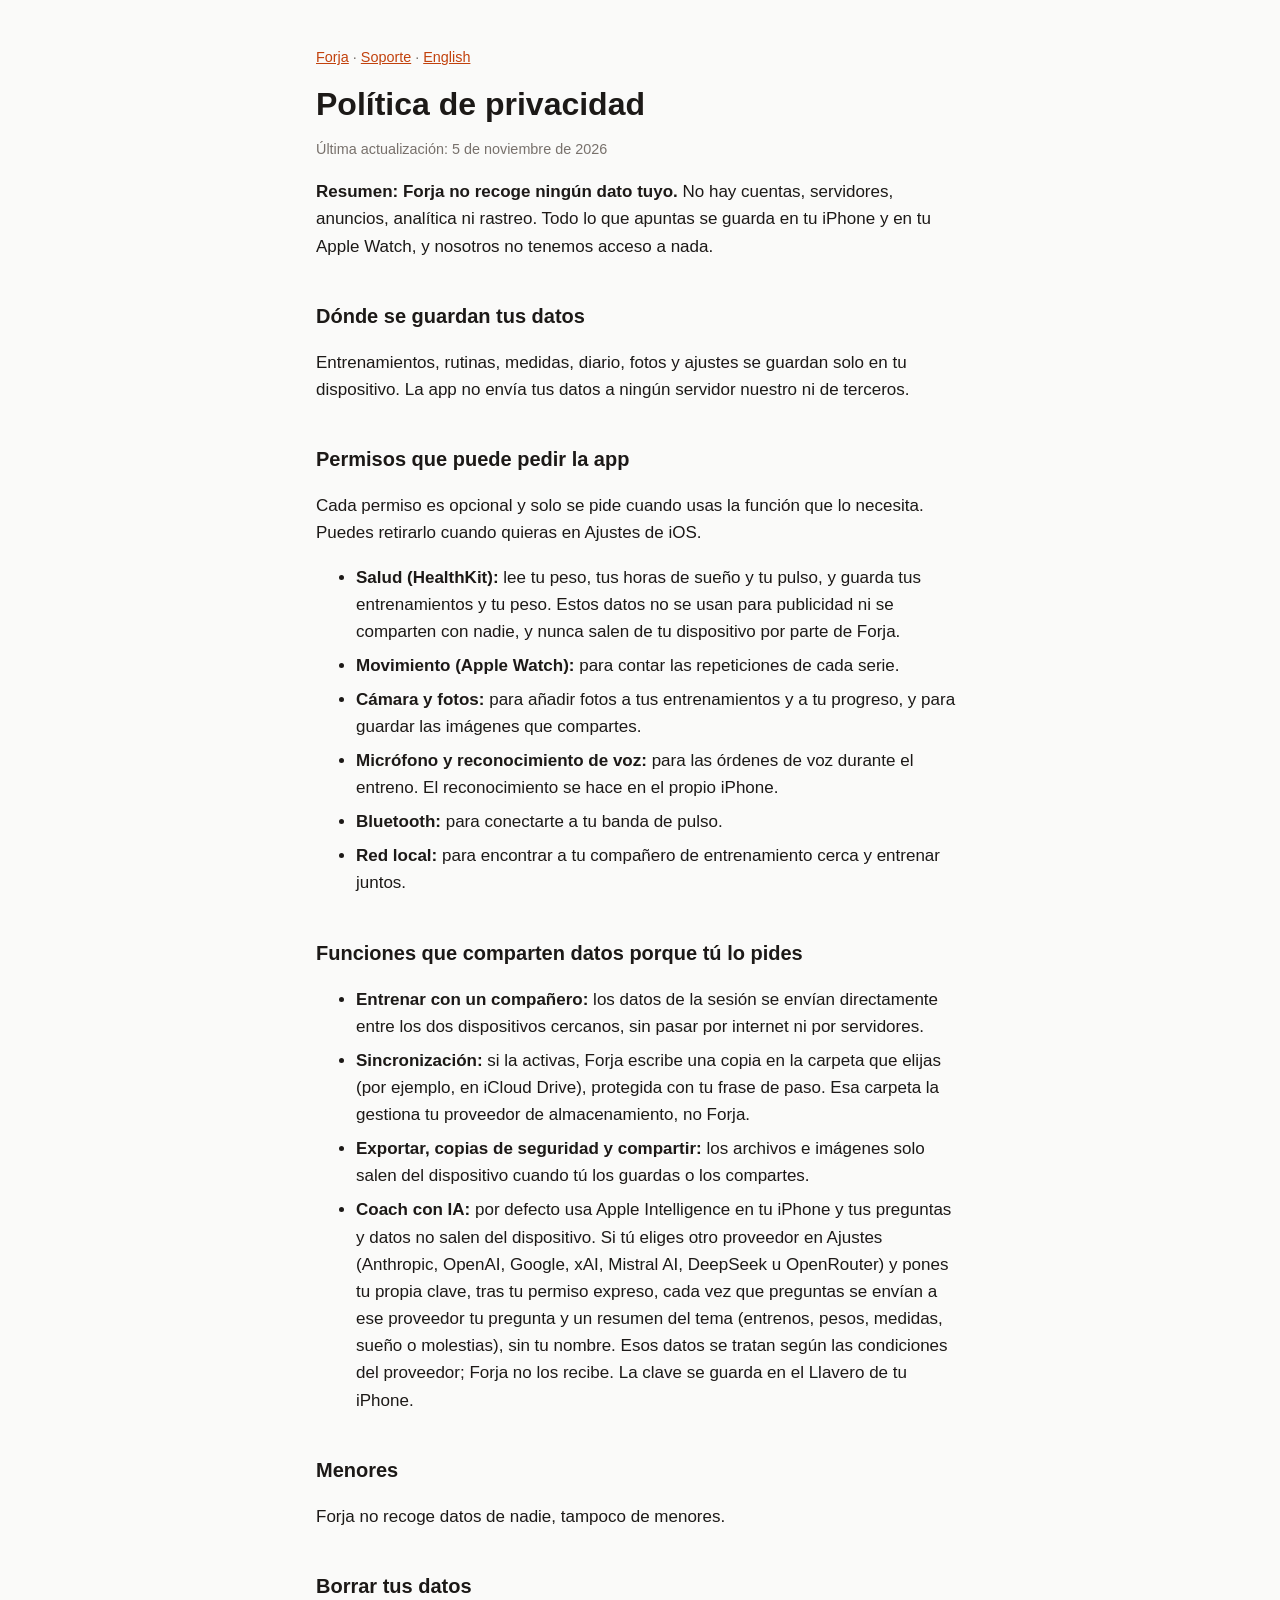
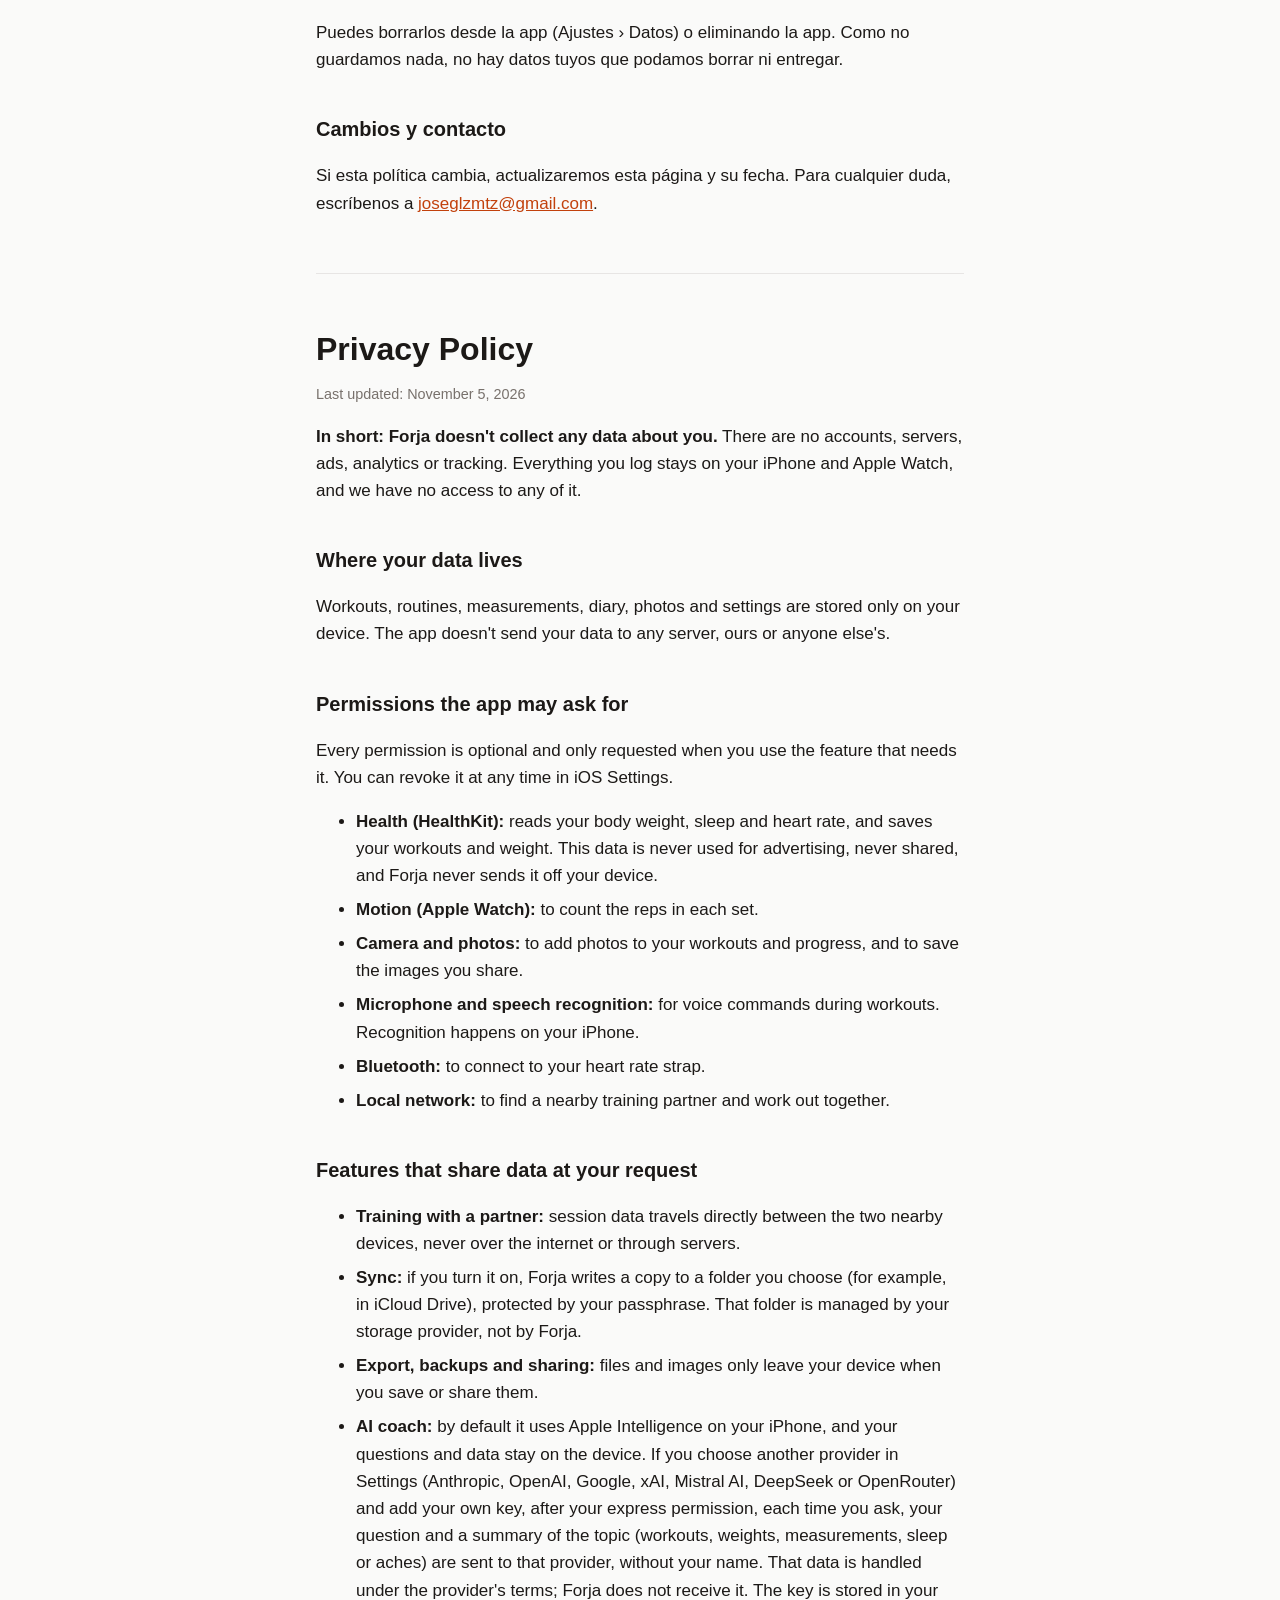
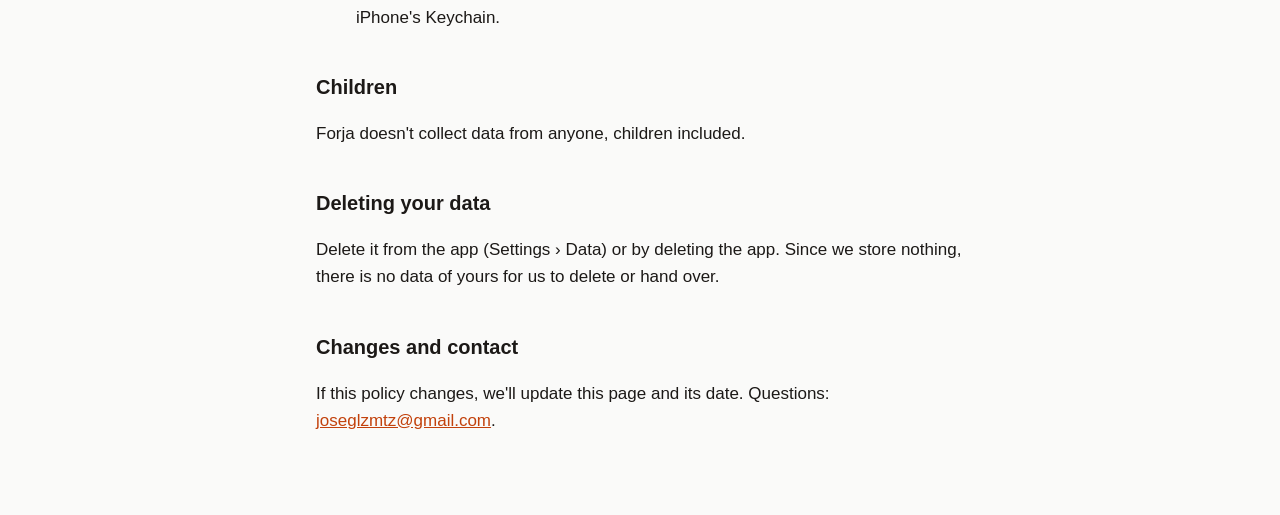
==== privacidad.html @ b877081c "Web de Forja: soporte y privacidad Co-Authored-By: Claude Opus 5.5 <noreply@anthropic.com>" ====
<!doctype html>
<html lang="es">
<head>
<meta charset="utf-8">
<meta name="viewport" content="width=device-width, initial-scale=1">
<title>Forja · Privacidad</title>
<link rel="stylesheet" href="estilo.css">
</head>
<body>
<main>
<p class="nav"><a href="index.html">Forja</a> · <a href="soporte.html">Soporte</a> · <a href="#en">English</a></p>

<h1>Política de privacidad</h1>
<p class="meta">Última actualización: 5 de noviembre de 2026</p>

<p><strong>Resumen: Forja no recoge ningún dato tuyo.</strong> No hay cuentas, servidores, anuncios, analítica ni rastreo. Todo lo que apuntas se guarda en tu iPhone y en tu Apple Watch, y nosotros no tenemos acceso a nada.</p>

<h2>Dónde se guardan tus datos</h2>
<p>Entrenamientos, rutinas, medidas, diario, fotos y ajustes se guardan solo en tu dispositivo. La app no envía tus datos a ningún servidor nuestro ni de terceros.</p>

<h2>Permisos que puede pedir la app</h2>
<p>Cada permiso es opcional y solo se pide cuando usas la función que lo necesita. Puedes retirarlo cuando quieras en Ajustes de iOS.</p>
<ul>
<li><strong>Salud (HealthKit):</strong> lee tu peso, tus horas de sueño y tu pulso, y guarda tus entrenamientos y tu peso. Estos datos no se usan para publicidad ni se comparten con nadie, y nunca salen de tu dispositivo por parte de Forja.</li>
<li><strong>Movimiento (Apple Watch):</strong> para contar las repeticiones de cada serie.</li>
<li><strong>Cámara y fotos:</strong> para añadir fotos a tus entrenamientos y a tu progreso, y para guardar las imágenes que compartes.</li>
<li><strong>Micrófono y reconocimiento de voz:</strong> para las órdenes de voz durante el entreno. El reconocimiento se hace en el propio iPhone.</li>
<li><strong>Bluetooth:</strong> para conectarte a tu banda de pulso.</li>
<li><strong>Red local:</strong> para encontrar a tu compañero de entrenamiento cerca y entrenar juntos.</li>
</ul>

<h2>Funciones que comparten datos porque tú lo pides</h2>
<ul>
<li><strong>Entrenar con un compañero:</strong> los datos de la sesión se envían directamente entre los dos dispositivos cercanos, sin pasar por internet ni por servidores.</li>
<li><strong>Sincronización:</strong> si la activas, Forja escribe una copia en la carpeta que elijas (por ejemplo, en iCloud Drive), protegida con tu frase de paso. Esa carpeta la gestiona tu proveedor de almacenamiento, no Forja.</li>
<li><strong>Exportar, copias de seguridad y compartir:</strong> los archivos e imágenes solo salen del dispositivo cuando tú los guardas o los compartes.</li>
<li><strong>Coach con IA:</strong> por defecto usa Apple Intelligence en tu iPhone y tus preguntas y datos no salen del dispositivo. Si tú eliges otro proveedor en Ajustes (Anthropic, OpenAI, Google, xAI, Mistral AI, DeepSeek u OpenRouter) y pones tu propia clave, tras tu permiso expreso, cada vez que preguntas se envían a ese proveedor tu pregunta y un resumen del tema (entrenos, pesos, medidas, sueño o molestias), sin tu nombre. Esos datos se tratan según las condiciones del proveedor; Forja no los recibe. La clave se guarda en el Llavero de tu iPhone.</li>
</ul>

<h2>Menores</h2>
<p>Forja no recoge datos de nadie, tampoco de menores.</p>

<h2>Borrar tus datos</h2>
<p>Puedes borrarlos desde la app (Ajustes › Datos) o eliminando la app. Como no guardamos nada, no hay datos tuyos que podamos borrar ni entregar.</p>

<h2>Cambios y contacto</h2>
<p>Si esta política cambia, actualizaremos esta página y su fecha. Para cualquier duda, escríbenos a <a href="mailto:joseglzmtz@gmail.com">joseglzmtz@gmail.com</a>.</p>

<hr>

<section id="en" lang="en">
<h1>Privacy Policy</h1>
<p class="meta">Last updated: November 5, 2026</p>

<p><strong>In short: Forja doesn't collect any data about you.</strong> There are no accounts, servers, ads, analytics or tracking. Everything you log stays on your iPhone and Apple Watch, and we have no access to any of it.</p>

<h2>Where your data lives</h2>
<p>Workouts, routines, measurements, diary, photos and settings are stored only on your device. The app doesn't send your data to any server, ours or anyone else's.</p>

<h2>Permissions the app may ask for</h2>
<p>Every permission is optional and only requested when you use the feature that needs it. You can revoke it at any time in iOS Settings.</p>
<ul>
<li><strong>Health (HealthKit):</strong> reads your body weight, sleep and heart rate, and saves your workouts and weight. This data is never used for advertising, never shared, and Forja never sends it off your device.</li>
<li><strong>Motion (Apple Watch):</strong> to count the reps in each set.</li>
<li><strong>Camera and photos:</strong> to add photos to your workouts and progress, and to save the images you share.</li>
<li><strong>Microphone and speech recognition:</strong> for voice commands during workouts. Recognition happens on your iPhone.</li>
<li><strong>Bluetooth:</strong> to connect to your heart rate strap.</li>
<li><strong>Local network:</strong> to find a nearby training partner and work out together.</li>
</ul>

<h2>Features that share data at your request</h2>
<ul>
<li><strong>Training with a partner:</strong> session data travels directly between the two nearby devices, never over the internet or through servers.</li>
<li><strong>Sync:</strong> if you turn it on, Forja writes a copy to a folder you choose (for example, in iCloud Drive), protected by your passphrase. That folder is managed by your storage provider, not by Forja.</li>
<li><strong>Export, backups and sharing:</strong> files and images only leave your device when you save or share them.</li>
<li><strong>AI coach:</strong> by default it uses Apple Intelligence on your iPhone, and your questions and data stay on the device. If you choose another provider in Settings (Anthropic, OpenAI, Google, xAI, Mistral AI, DeepSeek or OpenRouter) and add your own key, after your express permission, each time you ask, your question and a summary of the topic (workouts, weights, measurements, sleep or aches) are sent to that provider, without your name. That data is handled under the provider's terms; Forja does not receive it. The key is stored in your iPhone's Keychain.</li>
</ul>

<h2>Children</h2>
<p>Forja doesn't collect data from anyone, children included.</p>

<h2>Deleting your data</h2>
<p>Delete it from the app (Settings › Data) or by deleting the app. Since we store nothing, there is no data of yours for us to delete or hand over.</p>

<h2>Changes and contact</h2>
<p>If this policy changes, we'll update this page and its date. Questions: <a href="mailto:joseglzmtz@gmail.com">joseglzmtz@gmail.com</a>.</p>
</section>
</main>
</body>
</html>
---- estilo.css ----
:root { --bg: #fafaf9; --fg: #1c1917; --muted: #78716c; --accent: #c2410c; --rule: #e7e5e4; color-scheme: light dark; }
@media (prefers-color-scheme: dark) {
  :root { --bg: #0c0a09; --fg: #f5f5f4; --muted: #a8a29e; --accent: #fb923c; --rule: #292524; }
}
* { box-sizing: border-box; }
body { margin: 0; background: var(--bg); color: var(--fg); font: 17px/1.6 -apple-system, BlinkMacSystemFont, "Segoe UI", sans-serif; }
main { max-width: 680px; margin: 0 auto; padding: 32px 16px 64px; }
h1 { font-size: 2rem; line-height: 1.2; margin: 0.5em 0 0.2em; }
h2 { font-size: 1.25rem; margin-top: 2em; }
h3 { font-size: 1.05rem; margin: 1.5em 0 0.3em; }
a { color: var(--accent); }
.nav, .meta { color: var(--muted); font-size: 0.9rem; }
hr { border: 0; border-top: 1px solid var(--rule); margin: 56px 0; }
li { margin: 0.4em 0; }
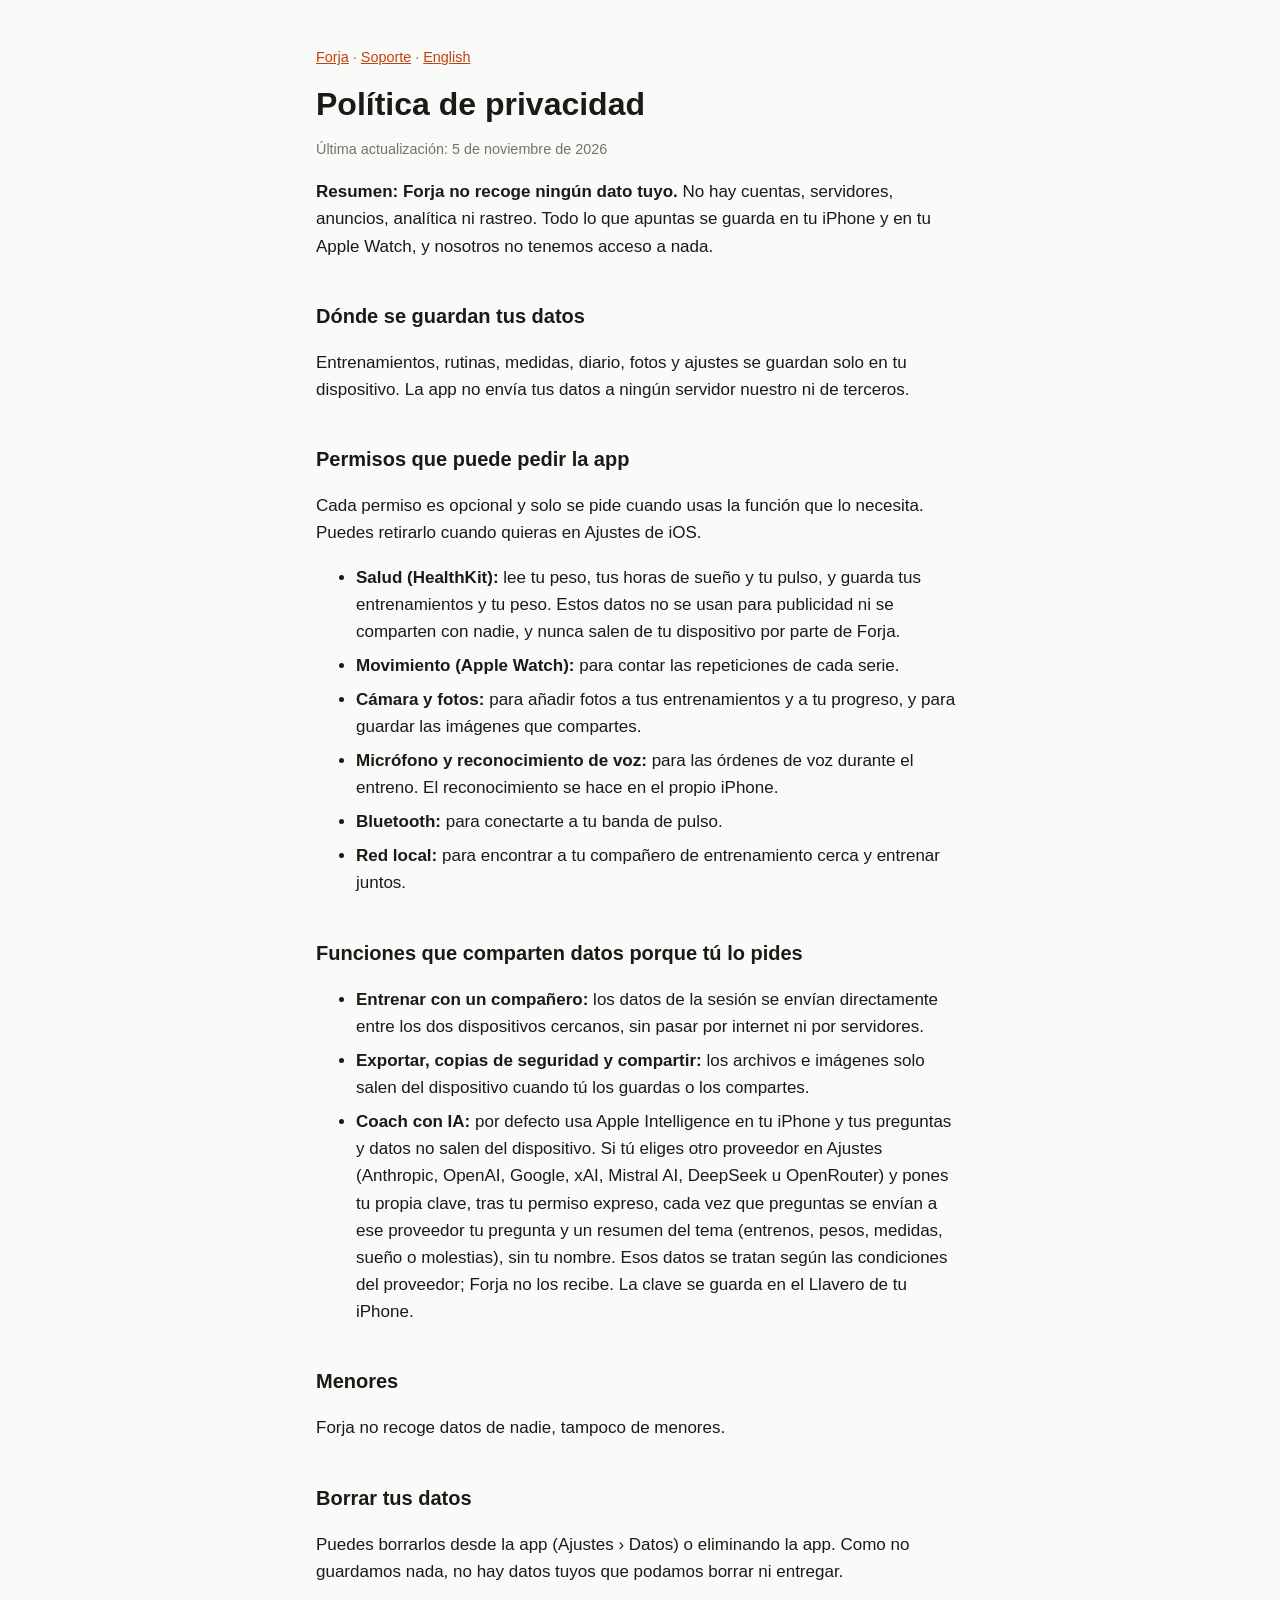
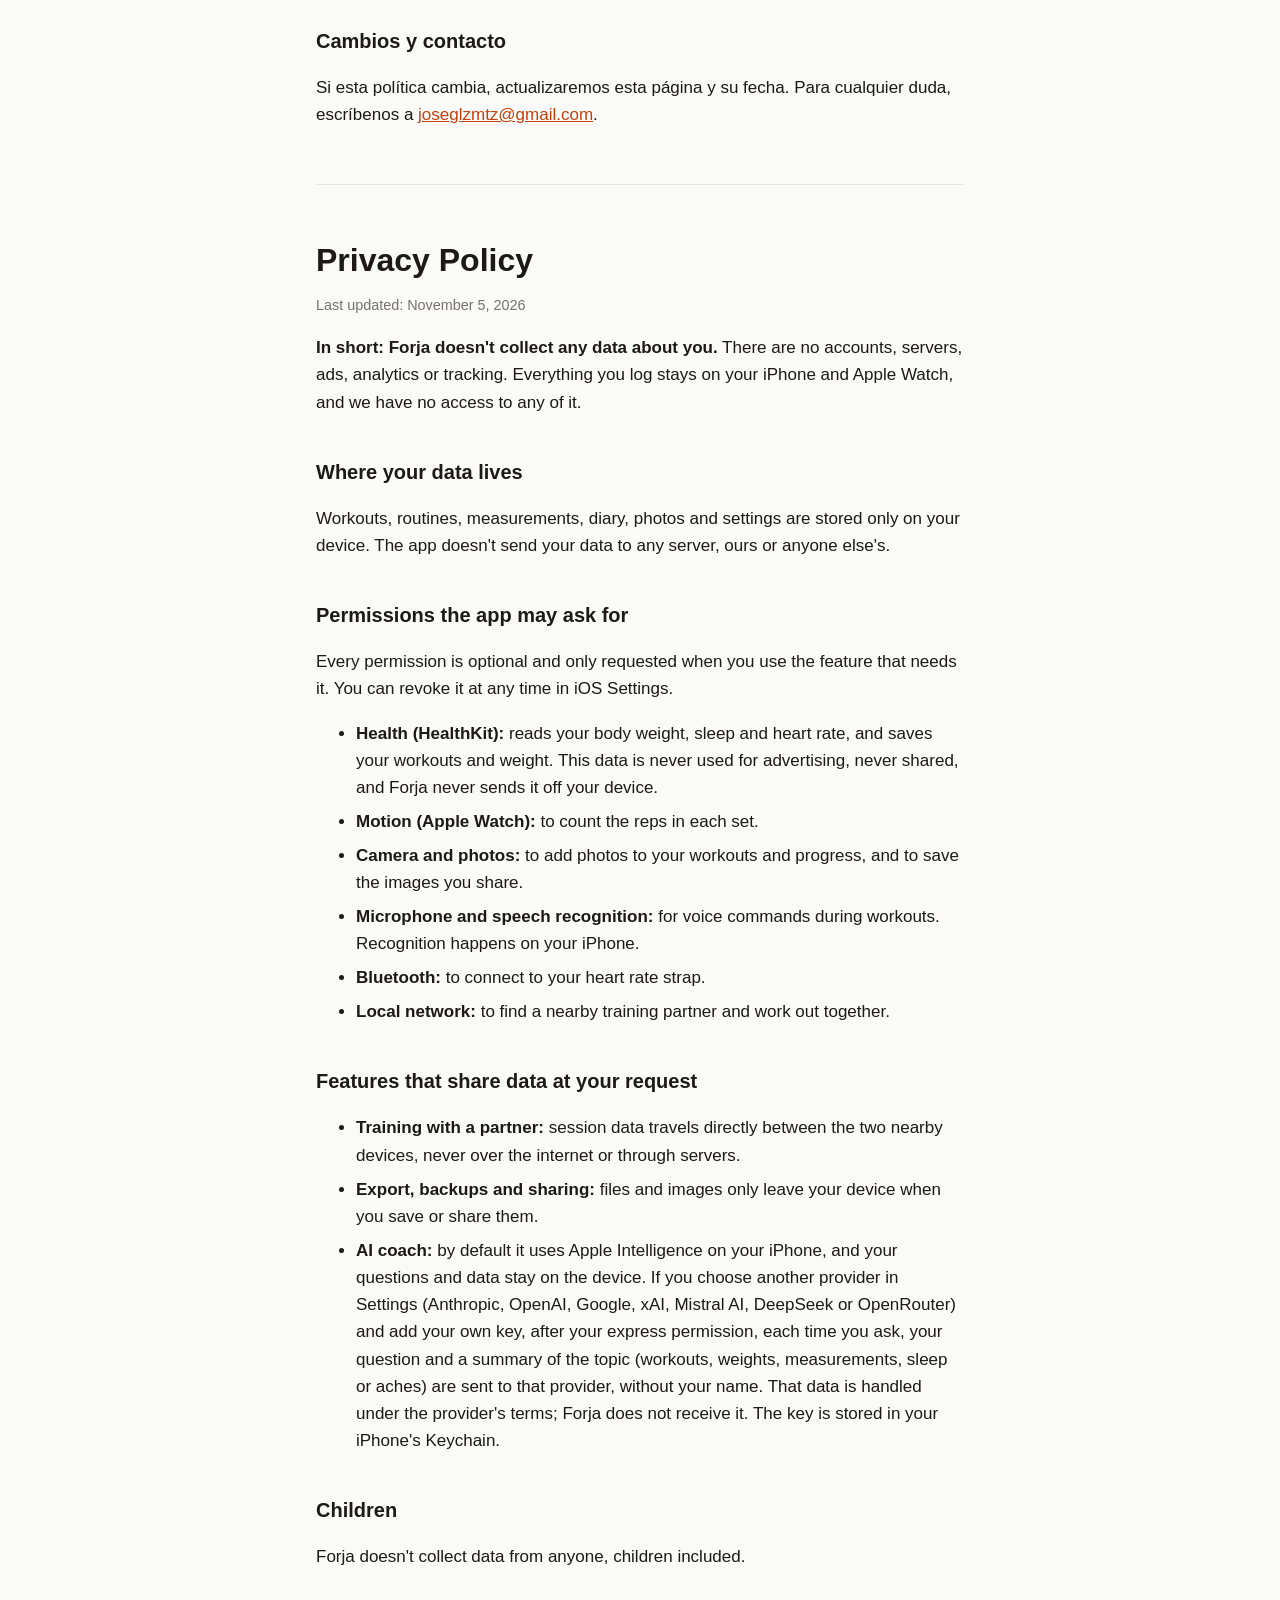
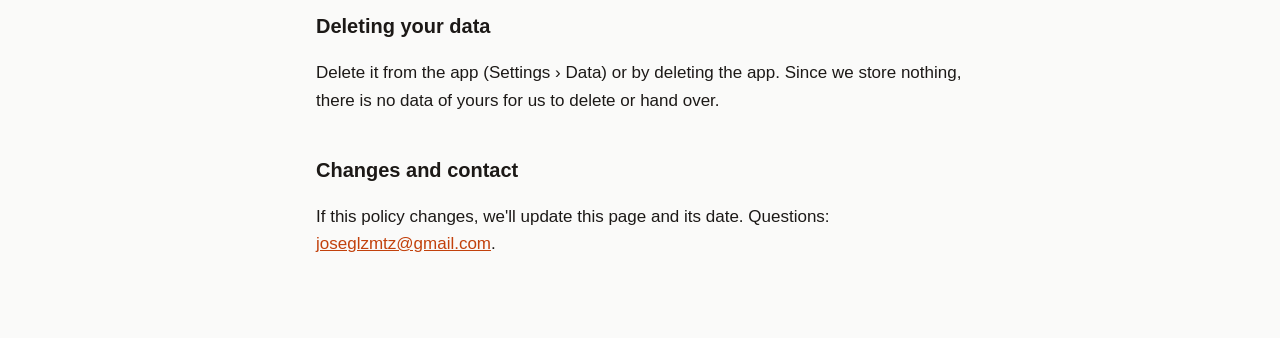
==== commit f26863c5: "Sin sincronización en la versión 1.0 Co-Authored-By: Claude Opus 5.5 <noreply@anthropic.com> Claude-" ====
--- a/privacidad.html
+++ b/privacidad.html
@@ -32,7 +32,6 @@
 <h2>Funciones que comparten datos porque tú lo pides</h2>
 <ul>
 <li><strong>Entrenar con un compañero:</strong> los datos de la sesión se envían directamente entre los dos dispositivos cercanos, sin pasar por internet ni por servidores.</li>
-<li><strong>Sincronización:</strong> si la activas, Forja escribe una copia en la carpeta que elijas (por ejemplo, en iCloud Drive), protegida con tu frase de paso. Esa carpeta la gestiona tu proveedor de almacenamiento, no Forja.</li>
 <li><strong>Exportar, copias de seguridad y compartir:</strong> los archivos e imágenes solo salen del dispositivo cuando tú los guardas o los compartes.</li>
 <li><strong>Coach con IA:</strong> por defecto usa Apple Intelligence en tu iPhone y tus preguntas y datos no salen del dispositivo. Si tú eliges otro proveedor en Ajustes (Anthropic, OpenAI, Google, xAI, Mistral AI, DeepSeek u OpenRouter) y pones tu propia clave, tras tu permiso expreso, cada vez que preguntas se envían a ese proveedor tu pregunta y un resumen del tema (entrenos, pesos, medidas, sueño o molestias), sin tu nombre. Esos datos se tratan según las condiciones del proveedor; Forja no los recibe. La clave se guarda en el Llavero de tu iPhone.</li>
 </ul>
@@ -71,7 +70,6 @@
 <h2>Features that share data at your request</h2>
 <ul>
 <li><strong>Training with a partner:</strong> session data travels directly between the two nearby devices, never over the internet or through servers.</li>
-<li><strong>Sync:</strong> if you turn it on, Forja writes a copy to a folder you choose (for example, in iCloud Drive), protected by your passphrase. That folder is managed by your storage provider, not by Forja.</li>
 <li><strong>Export, backups and sharing:</strong> files and images only leave your device when you save or share them.</li>
 <li><strong>AI coach:</strong> by default it uses Apple Intelligence on your iPhone, and your questions and data stay on the device. If you choose another provider in Settings (Anthropic, OpenAI, Google, xAI, Mistral AI, DeepSeek or OpenRouter) and add your own key, after your express permission, each time you ask, your question and a summary of the topic (workouts, weights, measurements, sleep or aches) are sent to that provider, without your name. That data is handled under the provider's terms; Forja does not receive it. The key is stored in your iPhone's Keychain.</li>
 </ul>
